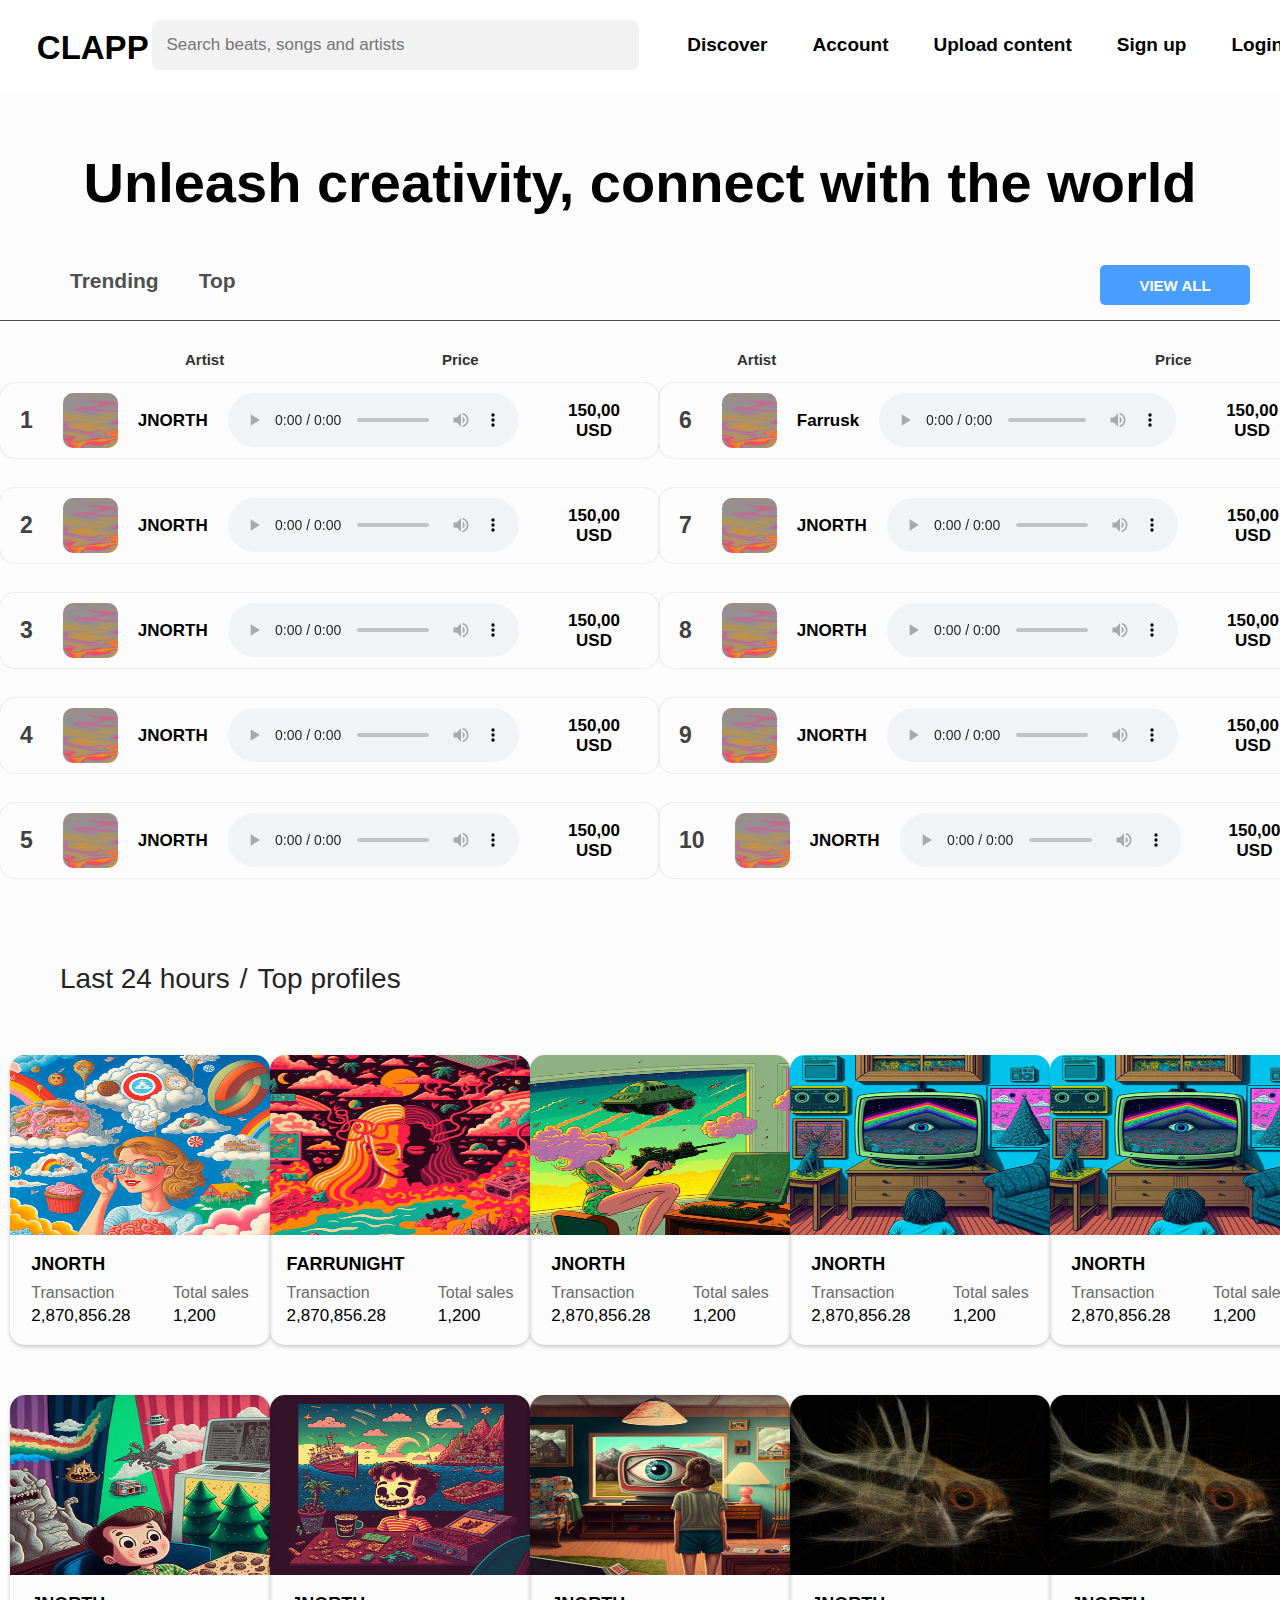
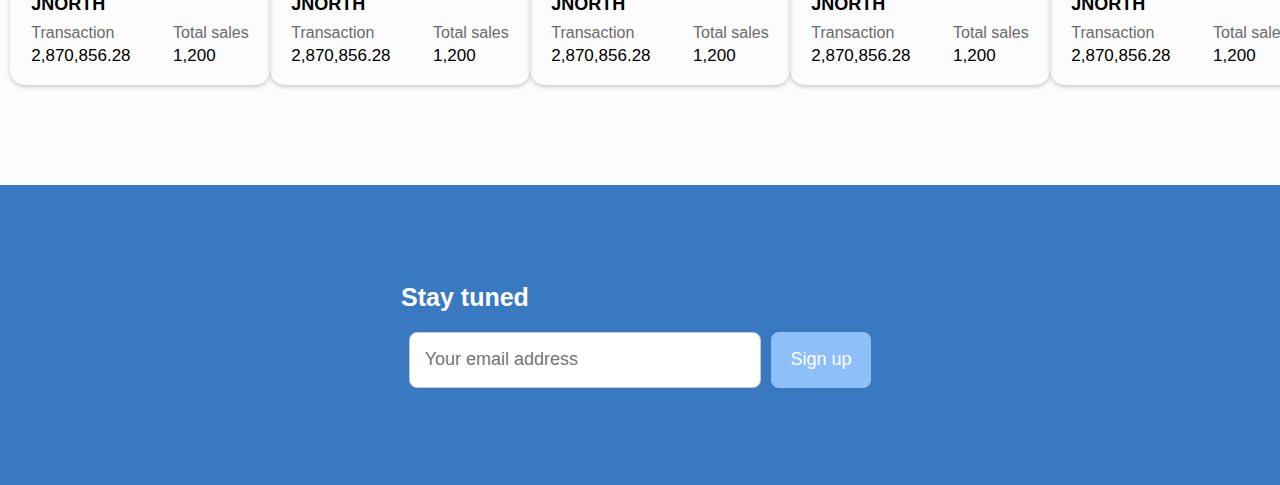
==== index.html @ a65a2f9a "empezando" ====
<!DOCTYPE html>
<html lang="en">
<head>
    <meta charset="UTF-8">
    <meta http-equiv="X-UA-Compatible" content="IE=edge">
    <meta name="viewport" content="width=device-width, initial-scale=1.0">
    <title>Clapp</title>
    <link rel="stylesheet" href="./css/estilos.css">
    <script src="./js/app.js"></script>
</head>
<body>
    <header>
        <div class="header">
            <a href="./index.html" class="header_logo_a">
        <div class="header_logo"><p>CLAPP</p></div>
    </a>
        <div class="nav_header_son">
            <input type="search" placeholder="   Search beats, songs and artists" class="nav_header_search_bar" aria-label="search">
        </div>
        <div class="header_nav">
            <ul class="nav_list">
                <a href="./vista/discover.html">
                <li class="list_item">Discover</li>
            </a>
            <a href="">
                <li class="list_item">Account</li>
            </a>
            <a href="">
                <li class="list_item">Upload content</li>
            </a>
            <a href="./vista/singup.html">
                <li class="list_item_account">Sign up</li>
            </a>
            <a href="">
                <li class="list_item_account">Login</li>
            </a>
            </ul>
        </div>
    </div>
       <div class="trending">
            <h1>Unleash creativity, connect with the world</h1>
        </div>
        </header>
   
    <section>
           <div class="body">
            <div class="body_nav">
                <a class="body_a" href="">Trending</a>
                <a class="body_a" href="">Top</a>
            </div>
            <div class="body_nav">
            <button class="btn_see_all">VIEW ALL</button>
            </div>
           </div>
           <div class="jiji"></div>
           <div class="abuelo">
            <div class="header_grpa"><p>Artist</p></div>
            <div class="header_grpa1"><p>Price</p></div>
            <div class="header_grpa2"><p>Artist</p></div>
            <div class="header_grpa3"><p>Price</p></div>
           </div>
           <div class="padree">
           <div class="nono">
            <div class="topnum"><p>1</p></div>
            <img src="./img/hdbHvD-724iKsU-Px1GtabFEiLQT0nCBKmNIrH0xPmV-SRYVvOgkV-QE439ifs7V_iV8cPZ1KuZvmbWP1vF-wYhq89--Y0djJFcM.avif" alt="" height="55px" class="prp">
             <div class="sisi"><p>JNORTH</p></div>
            <audio controls class="chupa">
                <source class="sonidoo" src="./img/y2mate.com - Jan Blomqvist  The Space In Between Ben Böhmer Remix.mp3" type="audio/mpeg">
            </audio>
          <div class="sisis"><p>150,00 USD</p></div>
        </div>
        <div class="nono">
            <div class="topnum"><p>6</p></div>
            <img src="./img/hdbHvD-724iKsU-Px1GtabFEiLQT0nCBKmNIrH0xPmV-SRYVvOgkV-QE439ifs7V_iV8cPZ1KuZvmbWP1vF-wYhq89--Y0djJFcM.avif" alt="" height="55px" class="prp">
             <div class="sisi"><p>Farrusk</p></div>
            <audio controls class="chupa">
                <source class="sonidoo" src="./img/y2mate.com - Jan Blomqvist  The Space In Between Ben Böhmer Remix.mp3" type="audio/mpeg">
            </audio>
          <div class="sisis"><p>150,00 USD</p></div>
        </div>
        <div class="nono">
            <div class="topnum"><p>2</p></div>
            <img src="./img/hdbHvD-724iKsU-Px1GtabFEiLQT0nCBKmNIrH0xPmV-SRYVvOgkV-QE439ifs7V_iV8cPZ1KuZvmbWP1vF-wYhq89--Y0djJFcM.avif" alt="" height="55px" class="prp">
             <div class="sisi"><p>JNORTH</p></div>
            <audio controls class="chupa">
                <source class="sonidoo" src="./img/y2mate.com - Jan Blomqvist  The Space In Between Ben Böhmer Remix.mp3" type="audio/mpeg">
            </audio>
          <div class="sisis"><p>150,00 USD</p></div>
        </div>
        <div class="nono">
            <div class="topnum"><p>7</p></div>
            <img src="./img/hdbHvD-724iKsU-Px1GtabFEiLQT0nCBKmNIrH0xPmV-SRYVvOgkV-QE439ifs7V_iV8cPZ1KuZvmbWP1vF-wYhq89--Y0djJFcM.avif" alt="" height="55px" class="prp">
             <div class="sisi"><p>JNORTH</p></div>
            <audio controls class="chupa">
                <source class="sonidoo" src="./img/y2mate.com - Jan Blomqvist  The Space In Between Ben Böhmer Remix.mp3" type="audio/mpeg">
            </audio>
          <div class="sisis"><p>150,00 USD</p></div>
        </div>
        <div class="nono">
            <div class="topnum"><p>3</p></div>
            <img src="./img/hdbHvD-724iKsU-Px1GtabFEiLQT0nCBKmNIrH0xPmV-SRYVvOgkV-QE439ifs7V_iV8cPZ1KuZvmbWP1vF-wYhq89--Y0djJFcM.avif" alt="" height="55px" class="prp">
             <div class="sisi"><p>JNORTH</p></div>
            <audio controls class="chupa">
                <source class="sonidoo" src="./img/y2mate.com - Jan Blomqvist  The Space In Between Ben Böhmer Remix.mp3" type="audio/mpeg">
            </audio>
          <div class="sisis"><p>150,00 USD</p></div>
        </div>
        <div class="nono">
            <div class="topnum"><p>8</p></div>
            <img src="./img/hdbHvD-724iKsU-Px1GtabFEiLQT0nCBKmNIrH0xPmV-SRYVvOgkV-QE439ifs7V_iV8cPZ1KuZvmbWP1vF-wYhq89--Y0djJFcM.avif" alt="" height="55px" class="prp">
             <div class="sisi"><p>JNORTH</p></div>
            <audio controls class="chupa">
                <source class="sonidoo" src="./img/y2mate.com - Jan Blomqvist  The Space In Between Ben Böhmer Remix.mp3" type="audio/mpeg">
            </audio>
          <div class="sisis"><p>150,00 USD</p></div>
        </div>
        <div class="nono">
            <div class="topnum"><p>4</p></div>
            <img src="./img/hdbHvD-724iKsU-Px1GtabFEiLQT0nCBKmNIrH0xPmV-SRYVvOgkV-QE439ifs7V_iV8cPZ1KuZvmbWP1vF-wYhq89--Y0djJFcM.avif" alt="" height="55px" class="prp">
             <div class="sisi"><p>JNORTH</p></div>
            <audio controls class="chupa">
                <source class="sonidoo" src="./img/y2mate.com - Jan Blomqvist  The Space In Between Ben Böhmer Remix.mp3" type="audio/mpeg">
            </audio>
          <div class="sisis"><p>150,00 USD</p></div>
        </div>
        <div class="nono">
            <div class="topnum"><p>9</p></div>
            <img src="./img/hdbHvD-724iKsU-Px1GtabFEiLQT0nCBKmNIrH0xPmV-SRYVvOgkV-QE439ifs7V_iV8cPZ1KuZvmbWP1vF-wYhq89--Y0djJFcM.avif" alt="" height="55px" class="prp">
             <div class="sisi"><p>JNORTH</p></div>
            <audio controls class="chupa">
                <source class="sonidoo" src="./img/y2mate.com - Jan Blomqvist  The Space In Between Ben Böhmer Remix.mp3" type="audio/mpeg">
            </audio>
          <div class="sisis"><p>150,00 USD</p></div>
        </div>
        <div class="nono">
            <div class="topnum"><p>5</p></div>
            <img src="./img/hdbHvD-724iKsU-Px1GtabFEiLQT0nCBKmNIrH0xPmV-SRYVvOgkV-QE439ifs7V_iV8cPZ1KuZvmbWP1vF-wYhq89--Y0djJFcM.avif" alt="" height="55px" class="prp">
             <div class="sisi"><p>JNORTH</p></div>
            <audio controls class="chupa">
                <source class="sonidoo" src="./img/y2mate.com - Jan Blomqvist  The Space In Between Ben Böhmer Remix.mp3" type="audio/mpeg">
            </audio>
          <div class="sisis"><p>150,00 USD</p></div>
        </div>
        <div class="nono">
            <div class="topnum"><p>10</p></div>
            <img src="./img/hdbHvD-724iKsU-Px1GtabFEiLQT0nCBKmNIrH0xPmV-SRYVvOgkV-QE439ifs7V_iV8cPZ1KuZvmbWP1vF-wYhq89--Y0djJFcM.avif" alt="" height="55px" class="prp">
             <div class="sisi"><p>JNORTH</p></div>
            <audio controls class="chupa">
                <source class="sonidoo" src="./img/y2mate.com - Jan Blomqvist  The Space In Between Ben Böhmer Remix.mp3" type="audio/mpeg">
            </audio>
          <div class="sisis"><p>150,00 USD</p></div>
        </div>
    </div>
           <div class="h24h">
            <p >Last 24 hours</p>
            <p>/</p>
            <p >Top profiles</p>
        </div>
           <div class="song_cards">
            <div class="card">
                <img src="./img/337438f4956f245b1e0599be5d15b9dd.avif" alt="" height="180px" class="imagenpop">
               
                <div class="lola">
                    <div>
                <p class="user_type">JNORTH</p>
            </div>
            <div></div>
            <div>
                <p class="price">Transaction</p>
            </div>
            <div>
                <p class="price">Total sales</p>
            </div>
            <div>
                <p class="price_amm">2,870,856.28</p>
            </div>
            <div>
                <p class="price_amm">1,200</p>
            </div>
                </div>
              </div>
            <div class="card">
                <img src="./img/610b5ec742787a08435e332dd3e73bff.avif" alt="" height="180px" class="imagenpop">
                   
                <div class="lola">
                    <div>
                <p class="user_type">FARRUNIGHT</p>
            </div>
            <div></div>
            <div>
                <p class="price">Transaction</p>
            </div>
            <div>
                <p class="price">Total sales</p>
            </div>
            <div>
                <p class="price_amm">2,870,856.28</p>
            </div>
            <div>
                <p class="price_amm">1,200</p>
            </div>
                </div>
              </div>
              <div class="card">
                <img src="./img/b9cc7a44dab26d508278cbdd5c8a8b7e.avif" alt="" height="180px" class="imagenpop">
    
                  
                <div class="lola">
                    <div>
                <p class="user_type">JNORTH</p>
            </div>
            <div></div>
            <div>
                <p class="price">Transaction</p>
            </div>
            <div>
                <p class="price">Total sales</p>
            </div>
            <div>
                <p class="price_amm">2,870,856.28</p>
            </div>
            <div>
                <p class="price_amm">1,200</p>
            </div>
                </div>
              </div>
              <div class="card">
                <img src="./img/2062e8689b53a7f5d28b06b0b6273b12.avif" alt="" height="180px" class="imagenpop">
                
                <div class="lola">
                    <div>
                <p class="user_type">JNORTH</p>
            </div>
            <div></div>
            <div>
                <p class="price">Transaction</p>
            </div>
            <div>
                <p class="price">Total sales</p>
            </div>
            <div>
                <p class="price_amm">2,870,856.28</p>
            </div>
            <div>
                <p class="price_amm">1,200</p>
            </div>
                </div>
              </div>
                  <div class="card">
                <img src="./img/2062e8689b53a7f5d28b06b0b6273b12.avif" alt="" height="180px" class="imagenpop">
                
                <div class="lola">
                    <div>
                <p class="user_type">JNORTH</p>
            </div>
            <div></div>
            <div>
                <p class="price">Transaction</p>
            </div>
            <div>
                <p class="price">Total sales</p>
            </div>
            <div>
                <p class="price_amm">2,870,856.28</p>
            </div>
            <div>
                <p class="price_amm">1,200</p>
            </div>
                </div>
              </div>
              <div class="card">
                <img src="./img/17cb0acf9fb7b6666ed45ed5060da09a.avif" alt="" height="180px" class="imagenpop">
                <div class="lola">
                    <div>
                <p class="user_type">JNORTH</p>
            </div>
            <div></div>
            <div>
                <p class="price">Transaction</p>
            </div>
            <div>
                <p class="price">Total sales</p>
            </div>
            <div>
                <p class="price_amm">2,870,856.28</p>
            </div>
            <div>
                <p class="price_amm">1,200</p>
            </div>
                </div>
              </div>
            <div class="card">
                <img src="./img/c0fb8f690944a1c389c3f40697dd1f60.avif" alt="" height="180px" class="imagenpop">
                <div class="lola">
                    <div>
                <p class="user_type">JNORTH</p>
            </div>
            <div></div>
            <div>
                <p class="price">Transaction</p>
            </div>
            <div>
                <p class="price">Total sales</p>
            </div>
            <div>
                <p class="price_amm">2,870,856.28</p>
            </div>
            <div>
                <p class="price_amm">1,200</p>
            </div>
                </div>
              </div>
              <div class="card">
                <img src="./img/9680935c32001e486290bb4f0b4026f6.avif" alt="" height="180px" class="imagenpop">
                
                <div class="lola">
                    <div>
                <p class="user_type">JNORTH</p>
            </div>
            <div></div>
            <div>
                <p class="price">Transaction</p>
            </div>
            <div>
                <p class="price">Total sales</p>
            </div>
            <div>
                <p class="price_amm">2,870,856.28</p>
            </div>
            <div>
                <p class="price_amm">1,200</p>
            </div>
                </div>
              </div>
              <div class="card">
                <img src="./img/1e0233c302cdfcad4bdd9cece6a3b86f.svg" alt="" height="180px" class="imagenpop">
                
                <div class="lola">
                    <div>
                <p class="user_type">JNORTH</p>
            </div>
            <div></div>
            <div>
                <p class="price">Transaction</p>
            </div>
            <div>
                <p class="price">Total sales</p>
            </div>
            <div>
                <p class="price_amm">2,870,856.28</p>
            </div>
            <div>
                <p class="price_amm">1,200</p>
            </div>
                </div>
              </div>
              <div class="card">
                <img src="./img/1e0233c302cdfcad4bdd9cece6a3b86f.svg" alt="" height="180px" class="imagenpop">
                
                <div class="lola">
                    <div>
                <p class="user_type">JNORTH</p>
            </div>
            <div></div>
            <div>
                <p class="price">Transaction</p>
            </div>
            <div>
                <p class="price">Total sales</p>
            </div>
            <div>
                <p class="price_amm">2,870,856.28</p>
            </div>
            <div>
                <p class="price_amm">1,200</p>
            </div>
                </div>
              </div>
           </div>
    </section>
    <footer>
        <div class="footer">
            <div class="footer_son">
                <div class="stay_tuned">
                <p>Stay tuned</p>
            </div>
            </div>
            <div class="footer_son">
                <form action="" class="form_footer">
                    <input type="text" placeholder="   Your email address" class="your_email">
                    <button class="sign_btn">Sign up</button>
                </form>
            </div>
            <div class="footer_son"></div>
        </div>
    </footer>
</body>
</html>
---- css/estilos.css ----
*{
    margin: 0;
    box-sizing: 0;
    padding: 0;
}
body{
    font-family:DIN Next,sans-serif;
    background-color: rgb(252, 252, 252);
}
.header{
    display: grid;
    grid-template-columns: auto 38% auto;
    justify-content: space-around;
    position: fixed;
    padding: 20px 5px 20px 5px;
    width: 100%;
    opacity: 100%;
    background-color: white;
}
.nav_header_search_bar{
    display: flex;
    height: 50px;
    width: 1000px;
    border-radius: 8px;
    border: none;
    font-size: 17px;
    background-color: rgb(242, 242, 242);
}
.nav_header_son{
    display: flex;
    align-self: center;
}
.header_logo{
    display: flex;
    align-self: center;
    color: black;
    padding-left: 30px;
    font-size: 33px;
    font-weight: 900;
    text-align: center;
    padding-top: 9px;
}
.header_logo_a{
    text-decoration: none;
    text-align: center;
}
.hola{
    display: flex;
    align-self: center;
}
.header_nav{
    display: flex;
    align-self: center;
}
.nav_list{
    display: flex;
}
.nav_list a{
    text-decoration: none;
}
.list_item{
    display: flex;
    padding-left: 45px;
    font-size: 19px;
    color: black;
    padding-top: 10px;
    padding-bottom: 10px;
    font-weight: 900;
}
.list_item_account{
    display: flex;
    padding-left: 45px;
    font-size: 19px;
    color:black ;
    font-weight: 700;
    padding-top: 10px;
    padding-bottom: 10px;
    align-self: center;
    align-items: center;
}

.list_item:hover{
    color:rgb(61, 61, 61);
}
.list_item_account:hover{
    color:rgb(61, 61, 61);
}
.trending{
    display: flex;
    justify-content: center;
    padding-top: 150px;
    font-size: 28px;
}
.body_a{
    text-decoration: none;
    margin-left: 40px;
    color: rgb(80, 80, 80);
    font-size: 21px;
    padding-bottom: 8px;
    font-weight: 900;
    transition: ease 0.6s;
}
.body_a:hover{
    color: black;
    border-bottom: 1.5px solid rgb(0, 0, 0);
}
.body{
    display: grid;
    grid-template-columns: auto auto;
    padding-top: 50px;
    justify-content: space-between;
    align-items: center;
    align-content: center;
}
.body_nav{
    display: flex;
    align-self: center;
    padding-left: 30px;
    padding-right: 30px;

}
.btn_see_all{
    height: 40px;
    width: 150px;
    border-radius: 5px;
    border: none;
    font-size: 15px;
    color: white;
    background-color:rgb(73, 158, 255) ;
    font-weight: 900;
    transition: ease 0.5s;
}
.btn_see_all:hover{
background-image: url(../img/hdbHvD-724iKsU-Px1GtabFEiLQT0nCBKmNIrH0xPmV-SRYVvOgkV-QE439ifs7V_iV8cPZ1KuZvmbWP1vF-wYhq89--Y0djJFcM.avif);
    color: black;
   
}
.h24h{
    gap: 10px;
    font-size: 28px;
    display: flex;
    margin-left: 60px;
    justify-content: flex-start;
    padding-top: 35px;
    font-weight: 500;
    color: rgb(37, 37, 37);

}
.song_cards{
    padding-top: 60px;
    display: grid;
    row-gap: 50px;
    grid-template-columns: auto auto auto auto auto;
    justify-content: space-around;
    padding-bottom: 100px;
    margin-left: 10px;
    margin-right: 10px;
}
.imagenpop{
   width:100% ;
   border-top-right-radius: 15px;
   border-top-left-radius: 15px;
   padding-bottom: 15px;
}
.jiji{
border-bottom: 0.5px solid rgb(79, 79, 79);
padding-top: 15px;
}

.card{
    box-shadow: 0 2px 4px 0 rgba(0, 0, 0, 0.2);
    width: 260px;
    height: 290px;
    text-align: center;
    border-radius: 15px;
    transition: ease 0.2s;
    
  }
  .card:hover{
    box-shadow: 5px 10px 15px 0 rgba(57, 82, 151, 0.2);
  }
  
  .price {
    color: rgb(106, 106, 106);
    font-size: 16px;
  }
  .price_amm{
    color: black;
    font-size: 17px;
  }
  .user_type{
    font-size: 18px;
    font-weight: 700;
    padding-bottom: 5px;
  }
.lola{
    display: grid;
    grid-template-columns: auto auto;
    justify-content: space-around;
    row-gap: 4px;
    text-align: justify;
}
.chupa{
    background-color: transparent;
}
.footer{
    display: grid;
    grid-template-columns: auto;
    grid-template-rows: auto auto;
    height: 300px;
    align-content: center;
    background-color:rgb(56, 121, 194) ;
}
.your_email{
    height: 54px;
    width: 350px;
    border-radius: 8px;
    border: 0.5px solid rgb(199, 199, 199);
    font-size: 18px;
}
.sign_btn{
    height: 56px;
    width: 100px;
    border-radius: 8px;
   border: none;
    background-color: rgb(141, 191, 248);
    color: white;
    font-size: 18px;
}
.form_footer{
   display: flex;
   justify-content: center;
   gap: 10px;
}
.stay_tuned{
    display: flex;
    justify-content: center;
    padding-bottom: 20px;
    font-size: 25px;
    margin-right: 350px;
    color: white;
    font-weight: 800;
}
.nono{
    display: flex;
    gap: 20px;
    width:639px;
    height: fit-content;
    text-align: center;
    border-radius: 15px;
    transition: ease 0.2s;
    padding: 10px;
    box-shadow: 0 0px 2px 0 rgba(0, 0, 0, 0.2);
}
.nono:hover{
    box-shadow: 0px 6px 10px 0 rgba(57, 82, 151, 0.2);
}
.topnum{
    display: flex;
    text-align: center;
    color: rgb(65, 65, 65);
    align-self: center;font-weight: 900;
    font-size: 23px;
    margin-left: 10px;
    margin-right: 10px;
}
.sisi{
    display: flex;
    text-align: center;
    align-self: center;
    font-size: 17px;
    font-weight: 700;
}
.sisis{
    display: flex;
    margin-left: 10px;
    margin-right: 10px;
    text-align: center;
    align-self: center;
    font-size: 17px;
    font-weight: 700;
}
.prp{
    border-radius: 10px;
}
.padree{
    display: grid;
    grid-template-columns: auto auto;
    grid-template-rows: auto auto;
    justify-content: space-around;
    margin-bottom: 50px;
    margin-top: 15px;
    row-gap: 30px;
}
.abuelo{
    display: grid;
    grid-template-columns: auto 295px 418px 125px;
    margin-top: 30px;
}
.header_grpa{
    display: flex;
    font-size: 15px;
    font-weight:700;
    color: rgb(50, 50, 50);
    padding-left: 185px;
}
.header_grpa1{
    display: flex;
    font-size: 15px;
    font-weight:700;
    color: rgb(50, 50, 50);
}
.header_grpa2{
    display: flex;
    font-size: 15px;
    font-weight:700;
    color: rgb(50, 50, 50);

}
.header_grpa3{
    display: flex;
    font-size: 15px;
    font-weight:700;
    color: rgb(50, 50, 50);
}
.hero{
    padding-top: 140px;
}
.hero_heading{
    padding-top: 10px;
    display: flex;
    padding-left: 50px;
    font-size: 23px;
}
.generos{
    display: flex;
    padding: 70px 10px 40px 10px;
    justify-content: space-around;
}
.generos a{
    display: flex;
    text-decoration: none;
    color: black;
    font-size: 18px;
    font-weight: 700;
    
}
.discover_grid{
    display: grid;
    justify-content: center;
    grid-template-columns: auto auto;
    row-gap: 35px;
    column-gap: 35px;
    padding-bottom: 40px;
    padding-top: 30px;
}
.genero_grid_son{
    display: grid;
    box-shadow: 0 2px 6px 0 rgba(0, 0, 0, 0.2);
    width: 90%;
    max-width: 900px;
   background: white;
   color: #555;
   border-radius: 8px;
   padding: 20px 30px 30px 20px;
}
.genero_grid_son:hover{
    box-shadow: 0 10px 16px 0 rgba(57, 82, 151, 0.2);
}
.track{
    display: flex;
    align-items: center;
    margin-top: 20px;
}
.track img{
    width: 42px;
    margin-right: 30px;
    cursor: pointer;
}
.track div{
    flex: 1;
    width: 400px;
}
.blow{
    border-bottom: 1.5px solid black;
    padding-bottom: 10px;
}
.form_signup{
    display: flex;
    justify-content: center;
    flex-direction: column;
    align-items: center;
    gap: 15px;
    margin-bottom: 300px;
}
.signup_heading{
    display: flex;
    justify-content: center;
    font-size: 30px;
    padding-bottom: 30px;
}
.foo{
    padding-top: 270px;
}
form input{
    height: 50px;
    width: 250px;
}
form button{
    height: 50px;
    width: 253px;  
    background-color: rgb(87, 175, 247);
    color: white;
    border: none;
    font-size: 16px;
}
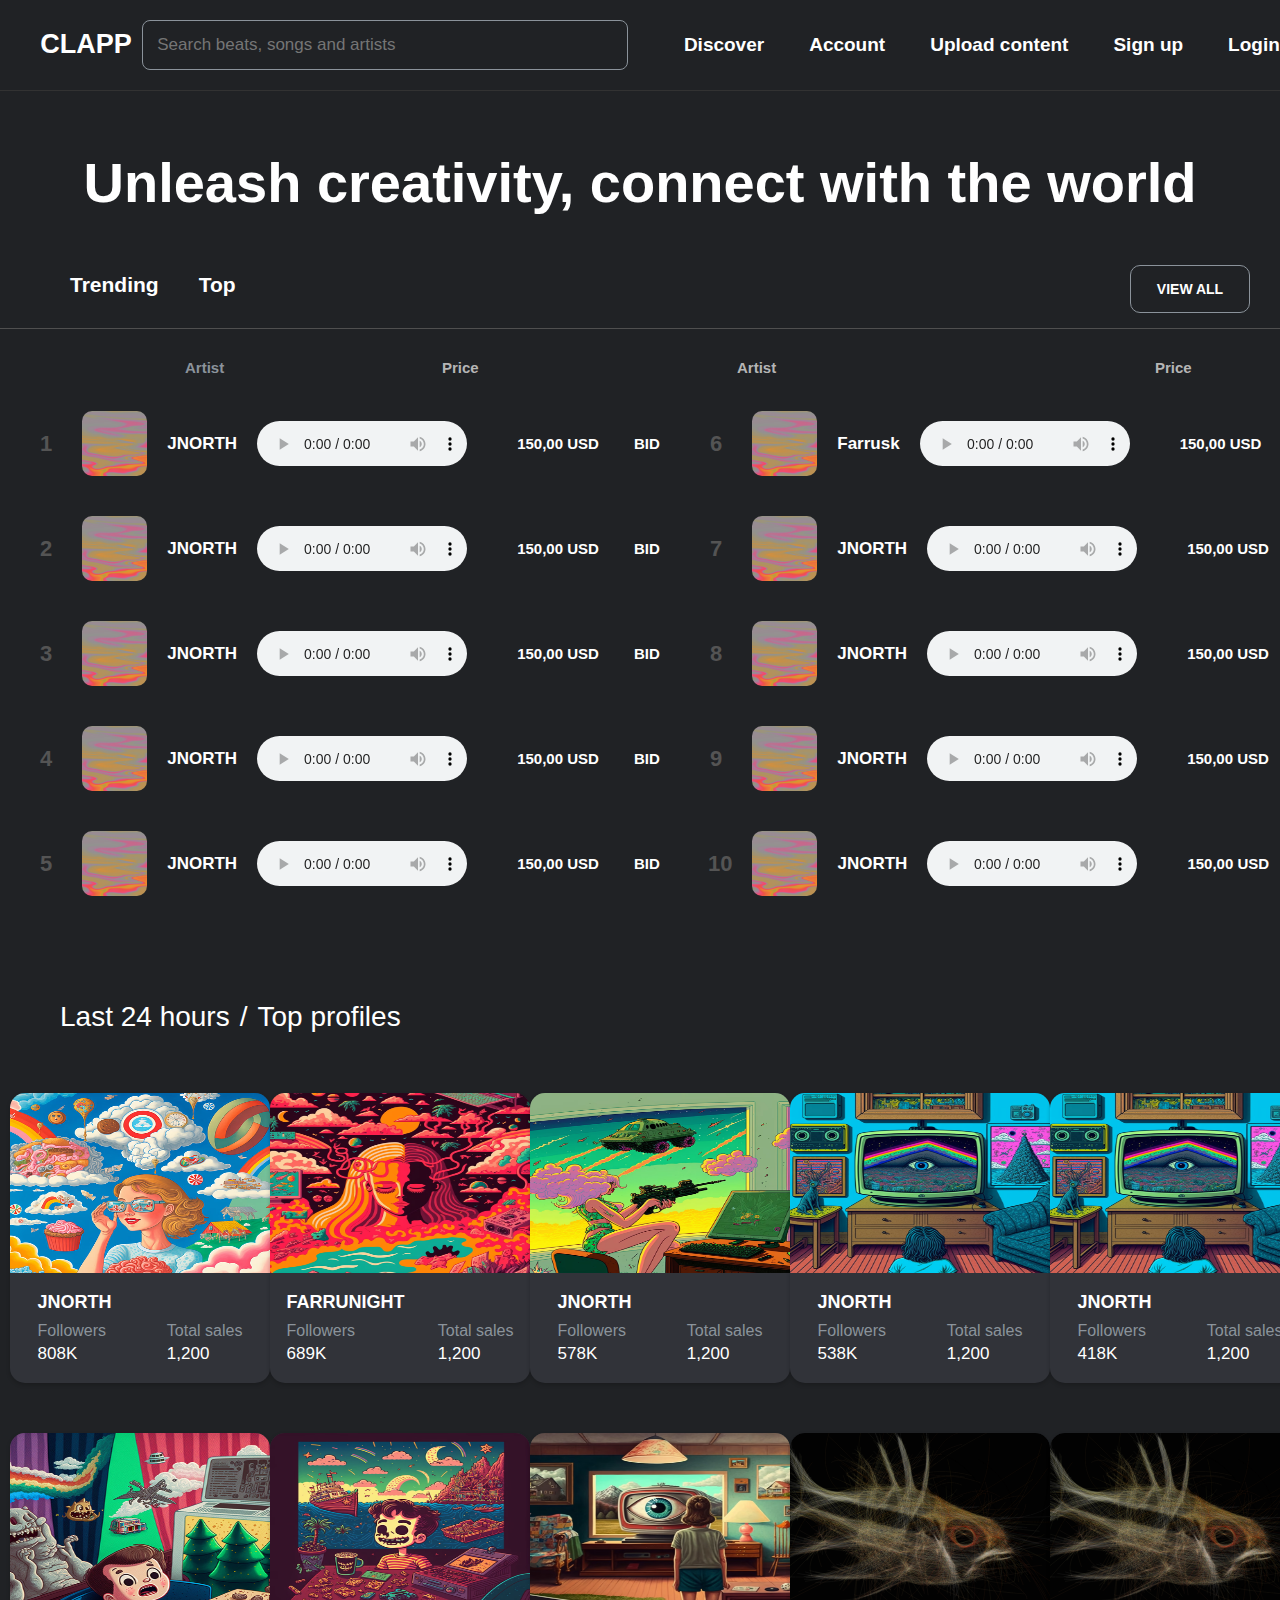
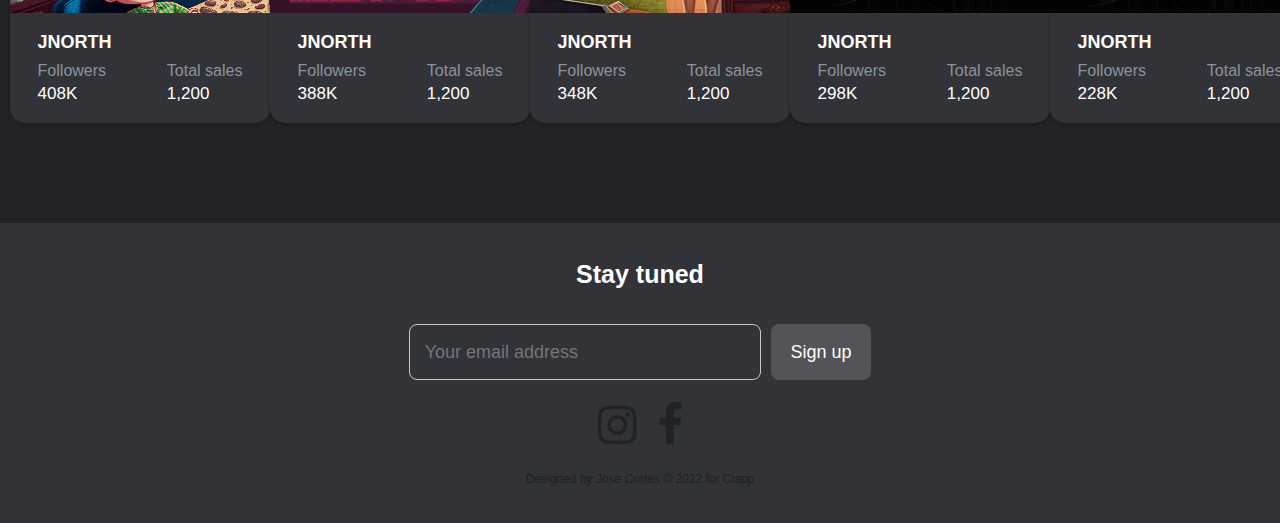
==== commit ebd61e6c: "First commit" ====
--- a/index.html
+++ b/index.html
@@ -5,6 +5,7 @@
     <meta http-equiv="X-UA-Compatible" content="IE=edge">
     <meta name="viewport" content="width=device-width, initial-scale=1.0">
     <title>Clapp</title>
+    <link rel="stylesheet" href="https://cdnjs.cloudflare.com/ajax/libs/font-awesome/4.7.0/css/font-awesome.min.css">
     <link rel="stylesheet" href="./css/estilos.css">
     <script src="./js/app.js"></script>
 </head>
@@ -31,7 +32,7 @@
             <a href="./vista/singup.html">
                 <li class="list_item_account">Sign up</li>
             </a>
-            <a href="">
+            <a href="./vista/login.html">
                 <li class="list_item_account">Login</li>
             </a>
             </ul>
@@ -41,7 +42,7 @@
             <h1>Unleash creativity, connect with the world</h1>
         </div>
         </header>
-   
+
     <section>
            <div class="body">
             <div class="body_nav">
@@ -49,7 +50,9 @@
                 <a class="body_a" href="">Top</a>
             </div>
             <div class="body_nav">
+                <a href="./vista/discover.html">
             <button class="btn_see_all">VIEW ALL</button>
+        </a>
             </div>
            </div>
            <div class="jiji"></div>
@@ -62,93 +65,103 @@
            <div class="padree">
            <div class="nono">
             <div class="topnum"><p>1</p></div>
-            <img src="./img/hdbHvD-724iKsU-Px1GtabFEiLQT0nCBKmNIrH0xPmV-SRYVvOgkV-QE439ifs7V_iV8cPZ1KuZvmbWP1vF-wYhq89--Y0djJFcM.avif" alt="" height="55px" class="prp">
-             <div class="sisi"><p>JNORTH</p></div>
-            <audio controls class="chupa">
-                <source class="sonidoo" src="./img/y2mate.com - Jan Blomqvist  The Space In Between Ben Böhmer Remix.mp3" type="audio/mpeg">
-            </audio>
-          <div class="sisis"><p>150,00 USD</p></div>
+            <img src="./img/hdbHvD-724iKsU-Px1GtabFEiLQT0nCBKmNIrH0xPmV-SRYVvOgkV-QE439ifs7V_iV8cPZ1KuZvmbWP1vF-wYhq89--Y0djJFcM.avif" alt="" height="65px" class="prp">
+             <div class="sisi"><p>JNORTH</p></div>
+            <audio controls class="chupa">
+                <source class="sonidoo" src="./img/y2mate.com - Jan Blomqvist  The Space In Between Ben Böhmer Remix.mp3" type="audio/mpeg">
+            </audio>
+          <div class="sisis"><p>150,00 USD</p></div>
+          <div class="sisis"><p>BID</p></div>
         </div>
         <div class="nono">
             <div class="topnum"><p>6</p></div>
-            <img src="./img/hdbHvD-724iKsU-Px1GtabFEiLQT0nCBKmNIrH0xPmV-SRYVvOgkV-QE439ifs7V_iV8cPZ1KuZvmbWP1vF-wYhq89--Y0djJFcM.avif" alt="" height="55px" class="prp">
+            <img src="./img/hdbHvD-724iKsU-Px1GtabFEiLQT0nCBKmNIrH0xPmV-SRYVvOgkV-QE439ifs7V_iV8cPZ1KuZvmbWP1vF-wYhq89--Y0djJFcM.avif" alt="" height="65px" class="prp">
              <div class="sisi"><p>Farrusk</p></div>
             <audio controls class="chupa">
                 <source class="sonidoo" src="./img/y2mate.com - Jan Blomqvist  The Space In Between Ben Böhmer Remix.mp3" type="audio/mpeg">
             </audio>
           <div class="sisis"><p>150,00 USD</p></div>
+          <div class="sisis"><p>BID</p></div>
         </div>
         <div class="nono">
             <div class="topnum"><p>2</p></div>
-            <img src="./img/hdbHvD-724iKsU-Px1GtabFEiLQT0nCBKmNIrH0xPmV-SRYVvOgkV-QE439ifs7V_iV8cPZ1KuZvmbWP1vF-wYhq89--Y0djJFcM.avif" alt="" height="55px" class="prp">
-             <div class="sisi"><p>JNORTH</p></div>
-            <audio controls class="chupa">
-                <source class="sonidoo" src="./img/y2mate.com - Jan Blomqvist  The Space In Between Ben Böhmer Remix.mp3" type="audio/mpeg">
-            </audio>
-          <div class="sisis"><p>150,00 USD</p></div>
+            <img src="./img/hdbHvD-724iKsU-Px1GtabFEiLQT0nCBKmNIrH0xPmV-SRYVvOgkV-QE439ifs7V_iV8cPZ1KuZvmbWP1vF-wYhq89--Y0djJFcM.avif" alt="" height="65px" class="prp">
+             <div class="sisi"><p>JNORTH</p></div>
+            <audio controls class="chupa">
+                <source class="sonidoo" src="./img/y2mate.com - Jan Blomqvist  The Space In Between Ben Böhmer Remix.mp3" type="audio/mpeg">
+            </audio>
+          <div class="sisis"><p>150,00 USD</p></div>
+          <div class="sisis"><p>BID</p></div>
         </div>
         <div class="nono">
             <div class="topnum"><p>7</p></div>
-            <img src="./img/hdbHvD-724iKsU-Px1GtabFEiLQT0nCBKmNIrH0xPmV-SRYVvOgkV-QE439ifs7V_iV8cPZ1KuZvmbWP1vF-wYhq89--Y0djJFcM.avif" alt="" height="55px" class="prp">
-             <div class="sisi"><p>JNORTH</p></div>
-            <audio controls class="chupa">
-                <source class="sonidoo" src="./img/y2mate.com - Jan Blomqvist  The Space In Between Ben Böhmer Remix.mp3" type="audio/mpeg">
-            </audio>
-          <div class="sisis"><p>150,00 USD</p></div>
+            <img src="./img/hdbHvD-724iKsU-Px1GtabFEiLQT0nCBKmNIrH0xPmV-SRYVvOgkV-QE439ifs7V_iV8cPZ1KuZvmbWP1vF-wYhq89--Y0djJFcM.avif" alt="" height="65px" class="prp">
+             <div class="sisi"><p>JNORTH</p></div>
+            <audio controls class="chupa">
+                <source class="sonidoo" src="./img/y2mate.com - Jan Blomqvist  The Space In Between Ben Böhmer Remix.mp3" type="audio/mpeg">
+            </audio>
+          <div class="sisis"><p>150,00 USD</p></div>
+          <div class="sisis"><p>BID</p></div>
         </div>
         <div class="nono">
             <div class="topnum"><p>3</p></div>
-            <img src="./img/hdbHvD-724iKsU-Px1GtabFEiLQT0nCBKmNIrH0xPmV-SRYVvOgkV-QE439ifs7V_iV8cPZ1KuZvmbWP1vF-wYhq89--Y0djJFcM.avif" alt="" height="55px" class="prp">
-             <div class="sisi"><p>JNORTH</p></div>
-            <audio controls class="chupa">
-                <source class="sonidoo" src="./img/y2mate.com - Jan Blomqvist  The Space In Between Ben Böhmer Remix.mp3" type="audio/mpeg">
-            </audio>
-          <div class="sisis"><p>150,00 USD</p></div>
+            <img src="./img/hdbHvD-724iKsU-Px1GtabFEiLQT0nCBKmNIrH0xPmV-SRYVvOgkV-QE439ifs7V_iV8cPZ1KuZvmbWP1vF-wYhq89--Y0djJFcM.avif" alt="" height="65px" class="prp">
+             <div class="sisi"><p>JNORTH</p></div>
+            <audio controls class="chupa">
+                <source class="sonidoo" src="./img/y2mate.com - Jan Blomqvist  The Space In Between Ben Böhmer Remix.mp3" type="audio/mpeg">
+            </audio>
+          <div class="sisis"><p>150,00 USD</p></div>
+          <div class="sisis"><p>BID</p></div>
         </div>
         <div class="nono">
             <div class="topnum"><p>8</p></div>
-            <img src="./img/hdbHvD-724iKsU-Px1GtabFEiLQT0nCBKmNIrH0xPmV-SRYVvOgkV-QE439ifs7V_iV8cPZ1KuZvmbWP1vF-wYhq89--Y0djJFcM.avif" alt="" height="55px" class="prp">
-             <div class="sisi"><p>JNORTH</p></div>
-            <audio controls class="chupa">
-                <source class="sonidoo" src="./img/y2mate.com - Jan Blomqvist  The Space In Between Ben Böhmer Remix.mp3" type="audio/mpeg">
-            </audio>
-          <div class="sisis"><p>150,00 USD</p></div>
+            <img src="./img/hdbHvD-724iKsU-Px1GtabFEiLQT0nCBKmNIrH0xPmV-SRYVvOgkV-QE439ifs7V_iV8cPZ1KuZvmbWP1vF-wYhq89--Y0djJFcM.avif" alt="" height="65px" class="prp">
+             <div class="sisi"><p>JNORTH</p></div>
+            <audio controls class="chupa">
+                <source class="sonidoo" src="./img/y2mate.com - Jan Blomqvist  The Space In Between Ben Böhmer Remix.mp3" type="audio/mpeg">
+            </audio>
+          <div class="sisis"><p>150,00 USD</p></div>
+          <div class="sisis"><p>BID</p></div>
         </div>
         <div class="nono">
             <div class="topnum"><p>4</p></div>
-            <img src="./img/hdbHvD-724iKsU-Px1GtabFEiLQT0nCBKmNIrH0xPmV-SRYVvOgkV-QE439ifs7V_iV8cPZ1KuZvmbWP1vF-wYhq89--Y0djJFcM.avif" alt="" height="55px" class="prp">
-             <div class="sisi"><p>JNORTH</p></div>
-            <audio controls class="chupa">
-                <source class="sonidoo" src="./img/y2mate.com - Jan Blomqvist  The Space In Between Ben Böhmer Remix.mp3" type="audio/mpeg">
-            </audio>
-          <div class="sisis"><p>150,00 USD</p></div>
+            <img src="./img/hdbHvD-724iKsU-Px1GtabFEiLQT0nCBKmNIrH0xPmV-SRYVvOgkV-QE439ifs7V_iV8cPZ1KuZvmbWP1vF-wYhq89--Y0djJFcM.avif" alt="" height="65px" class="prp">
+             <div class="sisi"><p>JNORTH</p></div>
+            <audio controls class="chupa">
+                <source class="sonidoo" src="./img/y2mate.com - Jan Blomqvist  The Space In Between Ben Böhmer Remix.mp3" type="audio/mpeg">
+            </audio>
+          <div class="sisis"><p>150,00 USD</p></div>
+          <div class="sisis"><p>BID</p></div>
         </div>
         <div class="nono">
             <div class="topnum"><p>9</p></div>
-            <img src="./img/hdbHvD-724iKsU-Px1GtabFEiLQT0nCBKmNIrH0xPmV-SRYVvOgkV-QE439ifs7V_iV8cPZ1KuZvmbWP1vF-wYhq89--Y0djJFcM.avif" alt="" height="55px" class="prp">
-             <div class="sisi"><p>JNORTH</p></div>
-            <audio controls class="chupa">
-                <source class="sonidoo" src="./img/y2mate.com - Jan Blomqvist  The Space In Between Ben Böhmer Remix.mp3" type="audio/mpeg">
-            </audio>
-          <div class="sisis"><p>150,00 USD</p></div>
+            <img src="./img/hdbHvD-724iKsU-Px1GtabFEiLQT0nCBKmNIrH0xPmV-SRYVvOgkV-QE439ifs7V_iV8cPZ1KuZvmbWP1vF-wYhq89--Y0djJFcM.avif" alt="" height="65px" class="prp">
+             <div class="sisi"><p>JNORTH</p></div>
+            <audio controls class="chupa">
+                <source class="sonidoo" src="./img/y2mate.com - Jan Blomqvist  The Space In Between Ben Böhmer Remix.mp3" type="audio/mpeg">
+            </audio>
+          <div class="sisis"><p>150,00 USD</p></div>
+          <div class="sisis"><p>BID</p></div>
         </div>
         <div class="nono">
             <div class="topnum"><p>5</p></div>
-            <img src="./img/hdbHvD-724iKsU-Px1GtabFEiLQT0nCBKmNIrH0xPmV-SRYVvOgkV-QE439ifs7V_iV8cPZ1KuZvmbWP1vF-wYhq89--Y0djJFcM.avif" alt="" height="55px" class="prp">
-             <div class="sisi"><p>JNORTH</p></div>
-            <audio controls class="chupa">
-                <source class="sonidoo" src="./img/y2mate.com - Jan Blomqvist  The Space In Between Ben Böhmer Remix.mp3" type="audio/mpeg">
-            </audio>
-          <div class="sisis"><p>150,00 USD</p></div>
-        </div>
-        <div class="nono">
-            <div class="topnum"><p>10</p></div>
-            <img src="./img/hdbHvD-724iKsU-Px1GtabFEiLQT0nCBKmNIrH0xPmV-SRYVvOgkV-QE439ifs7V_iV8cPZ1KuZvmbWP1vF-wYhq89--Y0djJFcM.avif" alt="" height="55px" class="prp">
-             <div class="sisi"><p>JNORTH</p></div>
-            <audio controls class="chupa">
-                <source class="sonidoo" src="./img/y2mate.com - Jan Blomqvist  The Space In Between Ben Böhmer Remix.mp3" type="audio/mpeg">
-            </audio>
-          <div class="sisis"><p>150,00 USD</p></div>
+            <img src="./img/hdbHvD-724iKsU-Px1GtabFEiLQT0nCBKmNIrH0xPmV-SRYVvOgkV-QE439ifs7V_iV8cPZ1KuZvmbWP1vF-wYhq89--Y0djJFcM.avif" alt="" height="65px" class="prp">
+             <div class="sisi"><p>JNORTH</p></div>
+            <audio controls class="chupa">
+                <source class="sonidoo" src="./img/y2mate.com - Jan Blomqvist  The Space In Between Ben Böhmer Remix.mp3" type="audio/mpeg">
+            </audio>
+          <div class="sisis"><p>150,00 USD</p></div>
+          <div class="sisis"><p>BID</p></div>
+        </div>
+        <div class="nono">
+            <div class="topnum1"><p>10</p></div>
+            <img src="./img/hdbHvD-724iKsU-Px1GtabFEiLQT0nCBKmNIrH0xPmV-SRYVvOgkV-QE439ifs7V_iV8cPZ1KuZvmbWP1vF-wYhq89--Y0djJFcM.avif" alt="" height="65px" class="prp">
+             <div class="sisi"><p>JNORTH</p></div>
+            <audio controls class="chupa">
+                <source class="sonidoo" src="./img/y2mate.com - Jan Blomqvist  The Space In Between Ben Böhmer Remix.mp3" type="audio/mpeg">
+            </audio>
+          <div class="sisis"><p>150,00 USD</p></div>
+          <div class="sisis"><p>BID</p></div>
         </div>
     </div>
            <div class="h24h">
@@ -166,13 +179,13 @@
             </div>
             <div></div>
             <div>
-                <p class="price">Transaction</p>
-            </div>
-            <div>
-                <p class="price">Total sales</p>
-            </div>
-            <div>
-                <p class="price_amm">2,870,856.28</p>
+                <p class="price">Followers</p>
+            </div>
+            <div>
+                <p class="price">Total sales</p>
+            </div>
+            <div>
+                <p class="price_amm">808K</p>
             </div>
             <div>
                 <p class="price_amm">1,200</p>
@@ -188,13 +201,13 @@
             </div>
             <div></div>
             <div>
-                <p class="price">Transaction</p>
-            </div>
-            <div>
-                <p class="price">Total sales</p>
-            </div>
-            <div>
-                <p class="price_amm">2,870,856.28</p>
+                <p class="price">Followers</p>
+            </div>
+            <div>
+                <p class="price">Total sales</p>
+            </div>
+            <div>
+                <p class="price_amm">689K</p>
             </div>
             <div>
                 <p class="price_amm">1,200</p>
@@ -211,13 +224,13 @@
             </div>
             <div></div>
             <div>
-                <p class="price">Transaction</p>
-            </div>
-            <div>
-                <p class="price">Total sales</p>
-            </div>
-            <div>
-                <p class="price_amm">2,870,856.28</p>
+                <p class="price">Followers</p>
+            </div>
+            <div>
+                <p class="price">Total sales</p>
+            </div>
+            <div>
+                <p class="price_amm">578K</p>
             </div>
             <div>
                 <p class="price_amm">1,200</p>
@@ -233,13 +246,13 @@
             </div>
             <div></div>
             <div>
-                <p class="price">Transaction</p>
-            </div>
-            <div>
-                <p class="price">Total sales</p>
-            </div>
-            <div>
-                <p class="price_amm">2,870,856.28</p>
+                <p class="price">Followers</p>
+            </div>
+            <div>
+                <p class="price">Total sales</p>
+            </div>
+            <div>
+                <p class="price_amm">538K</p>
             </div>
             <div>
                 <p class="price_amm">1,200</p>
@@ -255,13 +268,13 @@
             </div>
             <div></div>
             <div>
-                <p class="price">Transaction</p>
-            </div>
-            <div>
-                <p class="price">Total sales</p>
-            </div>
-            <div>
-                <p class="price_amm">2,870,856.28</p>
+                <p class="price">Followers</p>
+            </div>
+            <div>
+                <p class="price">Total sales</p>
+            </div>
+            <div>
+                <p class="price_amm">418K</p>
             </div>
             <div>
                 <p class="price_amm">1,200</p>
@@ -276,13 +289,13 @@
             </div>
             <div></div>
             <div>
-                <p class="price">Transaction</p>
-            </div>
-            <div>
-                <p class="price">Total sales</p>
-            </div>
-            <div>
-                <p class="price_amm">2,870,856.28</p>
+                <p class="price">Followers</p>
+            </div>
+            <div>
+                <p class="price">Total sales</p>
+            </div>
+            <div>
+                <p class="price_amm">408K</p>
             </div>
             <div>
                 <p class="price_amm">1,200</p>
@@ -297,13 +310,13 @@
             </div>
             <div></div>
             <div>
-                <p class="price">Transaction</p>
-            </div>
-            <div>
-                <p class="price">Total sales</p>
-            </div>
-            <div>
-                <p class="price_amm">2,870,856.28</p>
+                <p class="price">Followers</p>
+            </div>
+            <div>
+                <p class="price">Total sales</p>
+            </div>
+            <div>
+                <p class="price_amm">388K</p>
             </div>
             <div>
                 <p class="price_amm">1,200</p>
@@ -319,13 +332,13 @@
             </div>
             <div></div>
             <div>
-                <p class="price">Transaction</p>
-            </div>
-            <div>
-                <p class="price">Total sales</p>
-            </div>
-            <div>
-                <p class="price_amm">2,870,856.28</p>
+                <p class="price">Followers</p>
+            </div>
+            <div>
+                <p class="price">Total sales</p>
+            </div>
+            <div>
+                <p class="price_amm">348K</p>
             </div>
             <div>
                 <p class="price_amm">1,200</p>
@@ -341,13 +354,13 @@
             </div>
             <div></div>
             <div>
-                <p class="price">Transaction</p>
-            </div>
-            <div>
-                <p class="price">Total sales</p>
-            </div>
-            <div>
-                <p class="price_amm">2,870,856.28</p>
+                <p class="price">Followers</p>
+            </div>
+            <div>
+                <p class="price">Total sales</p>
+            </div>
+            <div>
+                <p class="price_amm">298K</p>
             </div>
             <div>
                 <p class="price_amm">1,200</p>
@@ -363,13 +376,13 @@
             </div>
             <div></div>
             <div>
-                <p class="price">Transaction</p>
-            </div>
-            <div>
-                <p class="price">Total sales</p>
-            </div>
-            <div>
-                <p class="price_amm">2,870,856.28</p>
+                <p class="price">Followers</p>
+            </div>
+            <div>
+                <p class="price">Total sales</p>
+            </div>
+            <div>
+                <p class="price_amm">228K</p>
             </div>
             <div>
                 <p class="price_amm">1,200</p>
@@ -390,6 +403,13 @@
                     <input type="text" placeholder="   Your email address" class="your_email">
                     <button class="sign_btn">Sign up</button>
                 </form>
+                <div class="redes_footer">
+                    <a href=""><i class="fa fa-instagram"> </i></a>
+                    <a href=""><i class="fa fa-facebook"> </i></a>
+                </div>
+                <div class="copyright">
+                    <p>Designed by Jose Cortes © 2022 for Clapp</p>
+                </div>
             </div>
             <div class="footer_son"></div>
         </div>
--- a/css/estilos.css
+++ b/css/estilos.css
@@ -5,7 +5,7 @@
 }
 body{
     font-family:DIN Next,sans-serif;
-    background-color: rgb(252, 252, 252);
+    background-color: rgb(32 34 37);
 }
 .header{
     display: grid;
@@ -15,16 +15,20 @@
     padding: 20px 5px 20px 5px;
     width: 100%;
     opacity: 100%;
-    background-color: white;
+    background-color: rgb(32 34 37);
+    border-bottom: 0.5px solid rgb(50, 50, 50);
 }
 .nav_header_search_bar{
     display: flex;
     height: 50px;
-    width: 1000px;
+    width: 1200px;
     border-radius: 8px;
-    border: none;
+    border: 1.8px solid rgb(139 147 155);
     font-size: 17px;
-    background-color: rgb(242, 242, 242);
+    background-color: rgb(32, 34, 37);
+}
+.nav_header_search_bar:hover{
+    background-color:rgb(42, 44, 47) ;
 }
 .nav_header_son{
     display: flex;
@@ -33,13 +37,14 @@
 .header_logo{
     display: flex;
     align-self: center;
-    color: black;
+    color: white;
     padding-left: 30px;
-    font-size: 33px;
+    font-size: 27px;
     font-weight: 900;
     text-align: center;
     padding-top: 9px;
 }
+
 .header_logo_a{
     text-decoration: none;
     text-align: center;
@@ -62,7 +67,7 @@
     display: flex;
     padding-left: 45px;
     font-size: 19px;
-    color: black;
+    color: white;
     padding-top: 10px;
     padding-bottom: 10px;
     font-weight: 900;
@@ -71,7 +76,7 @@
     display: flex;
     padding-left: 45px;
     font-size: 19px;
-    color:black ;
+    color:white ;
     font-weight: 700;
     padding-top: 10px;
     padding-bottom: 10px;
@@ -90,19 +95,20 @@
     justify-content: center;
     padding-top: 150px;
     font-size: 28px;
+    color: white;
 }
 .body_a{
     text-decoration: none;
     margin-left: 40px;
-    color: rgb(80, 80, 80);
+    color: white;
     font-size: 21px;
     padding-bottom: 8px;
     font-weight: 900;
     transition: ease 0.6s;
 }
 .body_a:hover{
-    color: black;
-    border-bottom: 1.5px solid rgb(0, 0, 0);
+    color: rgb(80, 80, 80);
+    border-bottom: 1.5px solid white;
 }
 .body{
     display: grid;
@@ -120,20 +126,18 @@
 
 }
 .btn_see_all{
-    height: 40px;
-    width: 150px;
-    border-radius: 5px;
-    border: none;
-    font-size: 15px;
-    color: white;
-    background-color:rgb(73, 158, 255) ;
+    height: 48px;
+    width: 120px;
+    border-radius: 10px;
+    border: 1.8px solid rgb(139 147 155);
+    font-size: 14px;
+    color: white;
+    background-color:rgb(32, 34, 37) ;
     font-weight: 900;
-    transition: ease 0.5s;
+    text-align: center;
 }
 .btn_see_all:hover{
-background-image: url(../img/hdbHvD-724iKsU-Px1GtabFEiLQT0nCBKmNIrH0xPmV-SRYVvOgkV-QE439ifs7V_iV8cPZ1KuZvmbWP1vF-wYhq89--Y0djJFcM.avif);
-    color: black;
-   
+    border: 2px solid rgb(189 177 185);
 }
 .h24h{
     gap: 10px;
@@ -143,7 +147,7 @@
     justify-content: flex-start;
     padding-top: 35px;
     font-weight: 500;
-    color: rgb(37, 37, 37);
+    color: white;
 
 }
 .song_cards{
@@ -174,24 +178,27 @@
     text-align: center;
     border-radius: 15px;
     transition: ease 0.2s;
+    background-color: rgb(49 51 57);
     
   }
   .card:hover{
-    box-shadow: 5px 10px 15px 0 rgba(57, 82, 151, 0.2);
+    box-shadow: 5px 8px 8px 0 rgba(40, 42, 45, 0.1);
+   margin-top: 1px;
   }
   
   .price {
-    color: rgb(106, 106, 106);
+    color: rgb(139 147 155);
     font-size: 16px;
   }
   .price_amm{
-    color: black;
+    color: white;
     font-size: 17px;
   }
   .user_type{
     font-size: 18px;
     font-weight: 700;
     padding-bottom: 5px;
+    color: white;
   }
 .lola{
     display: grid;
@@ -209,13 +216,14 @@
     grid-template-rows: auto auto;
     height: 300px;
     align-content: center;
-    background-color:rgb(56, 121, 194) ;
+    background-color:rgb(49 51 57);
 }
 .your_email{
     height: 54px;
     width: 350px;
     border-radius: 8px;
-    border: 0.5px solid rgb(199, 199, 199);
+    background-color: rgb(49 51 57);
+    border: 1px solid rgb(199, 199, 199);
     font-size: 18px;
 }
 .sign_btn{
@@ -223,7 +231,7 @@
     width: 100px;
     border-radius: 8px;
    border: none;
-    background-color: rgb(141, 191, 248);
+    background-color: rgb(83 83 88);
     color: white;
     font-size: 18px;
 }
@@ -237,48 +245,66 @@
     justify-content: center;
     padding-bottom: 20px;
     font-size: 25px;
-    margin-right: 350px;
     color: white;
     font-weight: 800;
+    margin-bottom: 15px;
 }
 .nono{
     display: flex;
     gap: 20px;
-    width:639px;
+    width:660px;
     height: fit-content;
     text-align: center;
     border-radius: 15px;
     transition: ease 0.2s;
-    padding: 10px;
-    box-shadow: 0 0px 2px 0 rgba(0, 0, 0, 0.2);
+    padding: 20px 0px 20px 10px;
 }
 .nono:hover{
-    box-shadow: 0px 6px 10px 0 rgba(57, 82, 151, 0.2);
+    background-color: rgb(40, 42, 45);
+}
+.chupa{
+    display: flex;
+    align-self: center;
+    height: 45px;
+    width: 210px;
+    overflow: hidden;
+    margin-right: 15px;
 }
 .topnum{
     display: flex;
     text-align: center;
-    color: rgb(65, 65, 65);
+    color: rgb(84, 84, 84);
     align-self: center;font-weight: 900;
-    font-size: 23px;
+    font-size: 22px;
     margin-left: 10px;
     margin-right: 10px;
 }
+.topnum1{
+    display: flex;
+    text-align: center;
+    color: rgb(84, 84, 84);
+    align-self: center;font-weight: 900;
+    font-size: 22px;
+    margin-left: 8px;
+    
+}
 .sisi{
     display: flex;
     text-align: center;
     align-self: center;
     font-size: 17px;
     font-weight: 700;
+    color: white;
 }
 .sisis{
     display: flex;
-    margin-left: 10px;
-    margin-right: 10px;
-    text-align: center;
-    align-self: center;
-    font-size: 17px;
+    margin-left: 15px;
+    margin-right: 0px;
+    text-align: center;
+    align-self: center;
+    font-size: 15px;
     font-weight: 700;
+    color: white;
 }
 .prp{
     border-radius: 10px;
@@ -287,10 +313,11 @@
     display: grid;
     grid-template-columns: auto auto;
     grid-template-rows: auto auto;
-    justify-content: space-around;
+    justify-content: space-between;
+    margin-left: 20px;
+    margin-right: 20px;
     margin-bottom: 50px;
     margin-top: 15px;
-    row-gap: 30px;
 }
 .abuelo{
     display: grid;
@@ -301,27 +328,27 @@
     display: flex;
     font-size: 15px;
     font-weight:700;
-    color: rgb(50, 50, 50);
+    color: rgb(139 147 155);
     padding-left: 185px;
 }
 .header_grpa1{
     display: flex;
     font-size: 15px;
     font-weight:700;
-    color: rgb(50, 50, 50);
+    color: rgb(181, 181, 181);
 }
 .header_grpa2{
     display: flex;
     font-size: 15px;
     font-weight:700;
-    color: rgb(50, 50, 50);
+    color: rgb(181, 181, 181);
 
 }
 .header_grpa3{
     display: flex;
     font-size: 15px;
     font-weight:700;
-    color: rgb(50, 50, 50);
+    color: rgb(181, 181, 181);
 }
 .hero{
     padding-top: 140px;
@@ -330,7 +357,9 @@
     padding-top: 10px;
     display: flex;
     padding-left: 50px;
-    font-size: 23px;
+    font-size: 30px;
+    font-weight: 900;
+    color: white;
 }
 .generos{
     display: flex;
@@ -340,7 +369,7 @@
 .generos a{
     display: flex;
     text-decoration: none;
-    color: black;
+    color: white;
     font-size: 18px;
     font-weight: 700;
     
@@ -351,21 +380,23 @@
     grid-template-columns: auto auto;
     row-gap: 35px;
     column-gap: 35px;
-    padding-bottom: 40px;
+    padding-bottom: 180px;
     padding-top: 30px;
 }
 .genero_grid_son{
     display: grid;
     box-shadow: 0 2px 6px 0 rgba(0, 0, 0, 0.2);
     width: 90%;
-    max-width: 900px;
-   background: white;
-   color: #555;
+    max-width: 1200px;
+   background: rgb(49 51 57);
+   color: #666;
    border-radius: 8px;
-   padding: 20px 30px 30px 20px;
+   padding: 30px 30px 40px 20px;
+   gap: 10px;
 }
 .genero_grid_son:hover{
-    box-shadow: 0 10px 16px 0 rgba(57, 82, 151, 0.2);
+    box-shadow: 0 4px 8px 0 rgba(49, 51, 57, 0.2);
+    background: rgb(51 53 59);
 }
 .track{
     display: flex;
@@ -379,10 +410,10 @@
 }
 .track div{
     flex: 1;
-    width: 400px;
+    width: 500px;
 }
 .blow{
-    border-bottom: 1.5px solid black;
+    border-bottom: 1.5px solid white;
     padding-bottom: 10px;
 }
 .form_signup{
@@ -398,19 +429,46 @@
     justify-content: center;
     font-size: 30px;
     padding-bottom: 30px;
+    color: white;
 }
 .foo{
     padding-top: 270px;
+    color: white;
 }
 form input{
     height: 50px;
     width: 250px;
+    border-radius: 8px;
+    border: 1.8px solid rgb(139 147 155);
+    background-color: rgb(32, 34, 37);
 }
 form button{
     height: 50px;
     width: 253px;  
-    background-color: rgb(87, 175, 247);
-    color: white;
-    border: none;
+    border: 1.8px solid rgb(139 147 155);
+    background-color: rgb(40, 42, 46);
+    color: white;
     font-size: 16px;
-}+    border-radius: 8px;
+}
+.redes_footer{
+    display: flex;
+    justify-content: center;
+    margin-top: 20px;
+    gap: 20px;
+}
+.redes_footer a{
+    text-decoration: none;
+    color: rgb(32 34 37);
+    font-size: 45px;
+}
+.redes_footer a:hover{
+    font-size: 46px;
+}
+.copyright{
+    display: flex;
+    justify-content: center;
+    padding-top: 20px;
+    font-size: 12px;
+    color: rgb(30 32 35);
+}
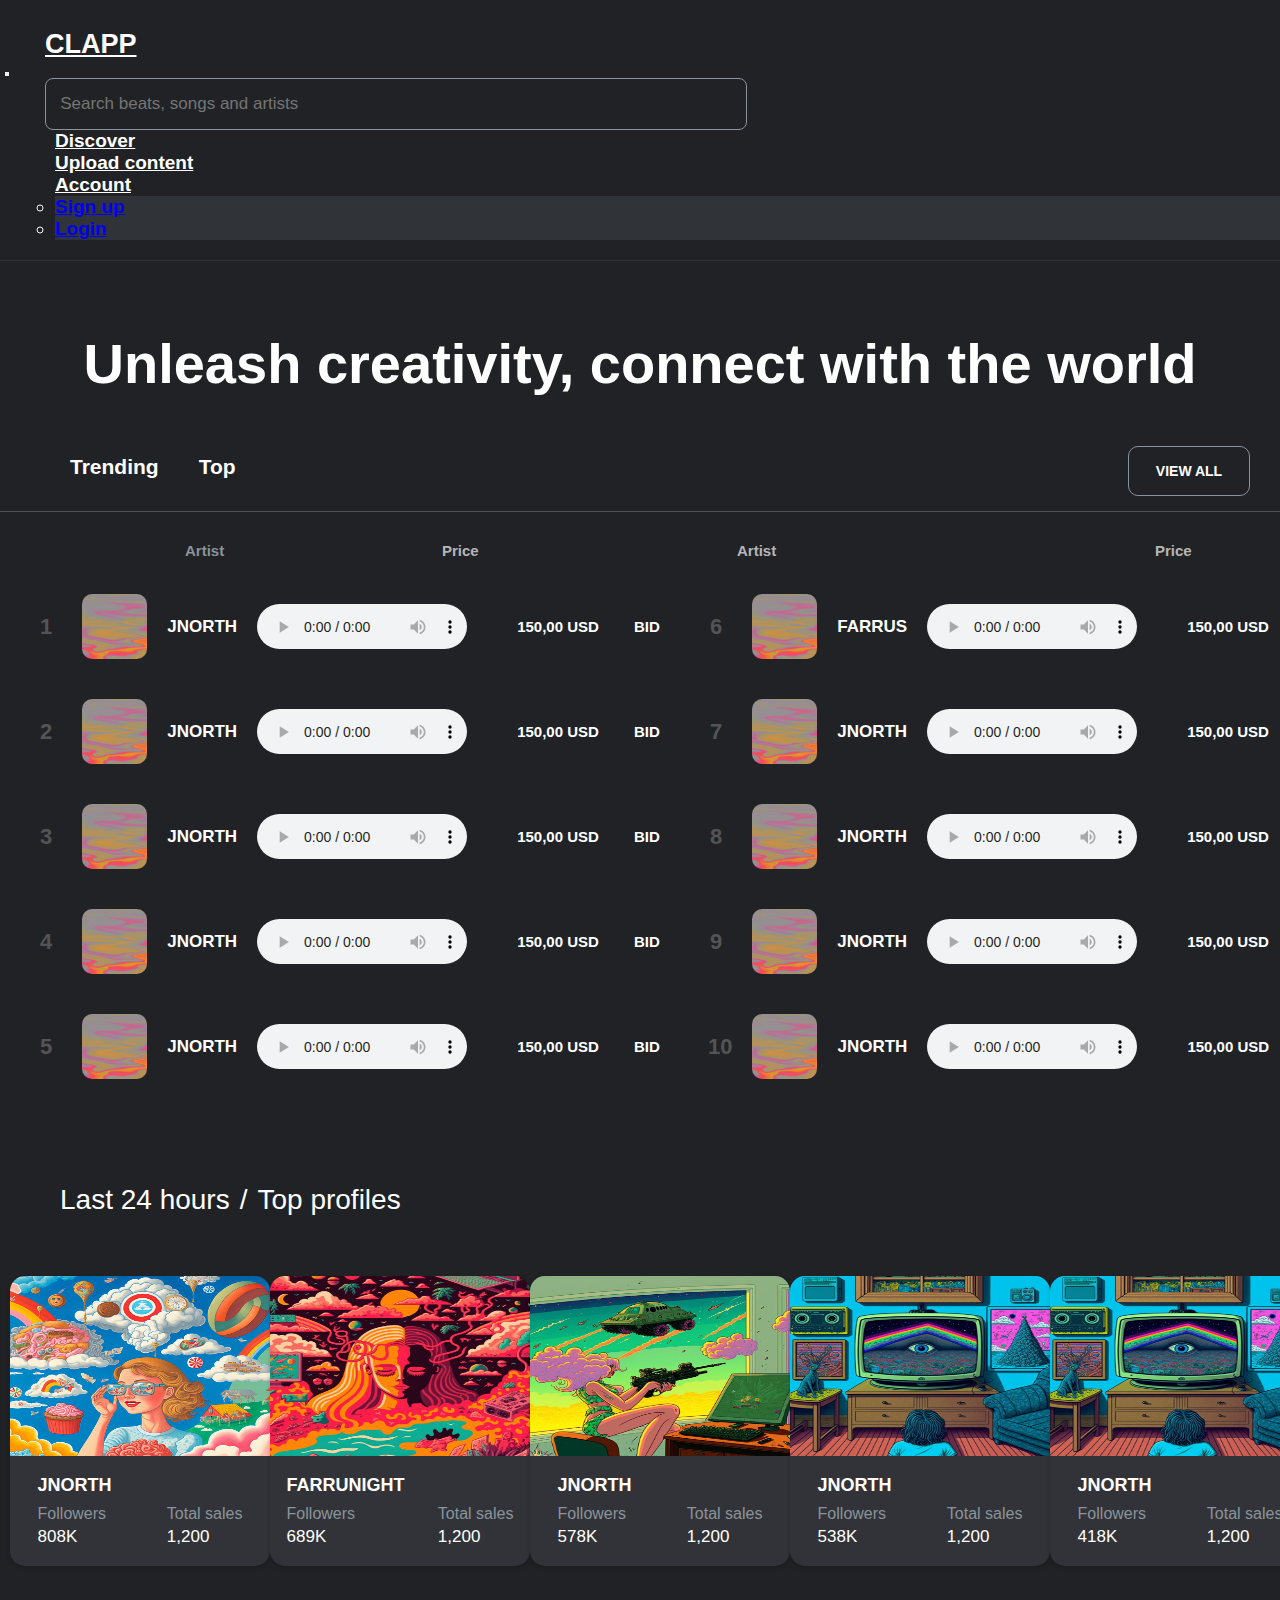
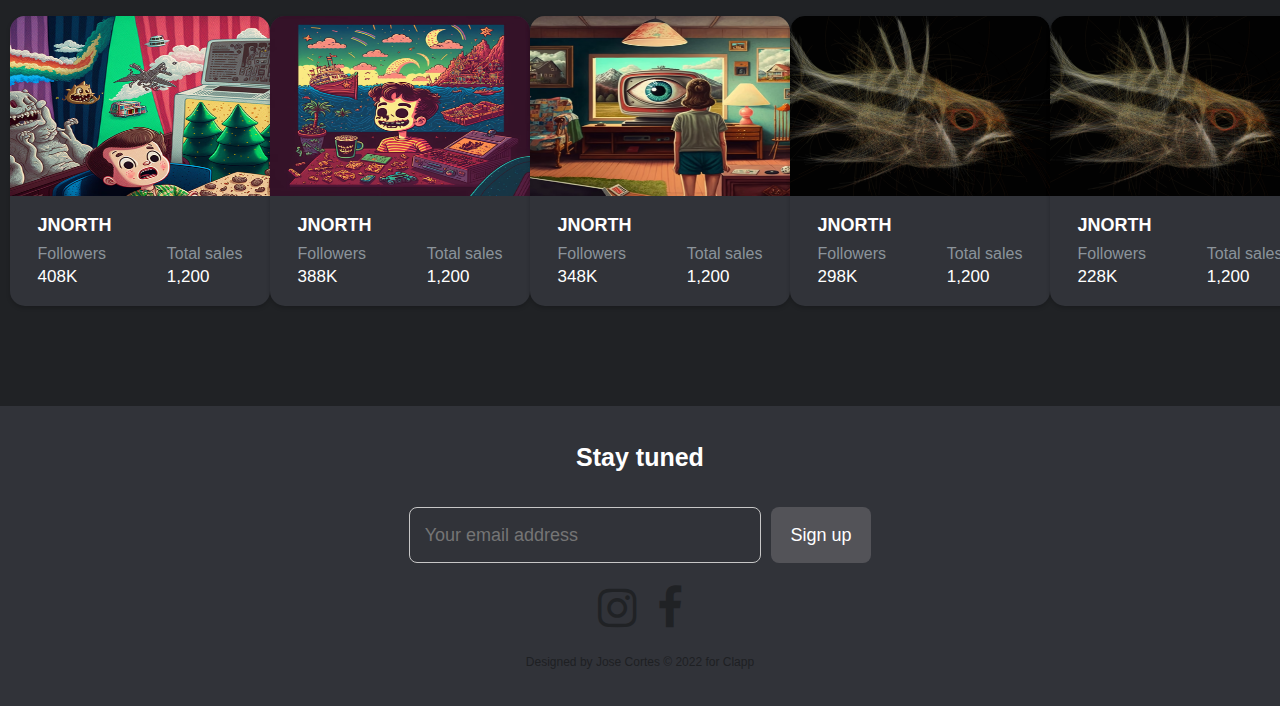
==== commit f55f83f4: "Agregando a la pagina el bootstrap en el nav para obtener el responisve" ====
--- a/index.html
+++ b/index.html
@@ -6,38 +6,43 @@
     <meta name="viewport" content="width=device-width, initial-scale=1.0">
     <title>Clapp</title>
     <link rel="stylesheet" href="https://cdnjs.cloudflare.com/ajax/libs/font-awesome/4.7.0/css/font-awesome.min.css">
+    <link href="https://cdn.jsdelivr.net/npm/bootstrap@5.3.0-alpha1/dist/css/bootstrap.min.css" rel="stylesheet" integrity="sha384-GLhlTQ8iRABdZLl6O3oVMWSktQOp6b7In1Zl3/Jr59b6EGGoI1aFkw7cmDA6j6gD" crossorigin="anonymous">
+<script src="https://cdn.jsdelivr.net/npm/bootstrap@5.3.0-alpha1/dist/js/bootstrap.bundle.min.js" integrity="sha384-w76AqPfDkMBDXo30jS1Sgez6pr3x5MlQ1ZAGC+nuZB+EYdgRZgiwxhTBTkF7CXvN" crossorigin="anonymous"></script>
     <link rel="stylesheet" href="./css/estilos.css">
     <script src="./js/app.js"></script>
 </head>
 <body>
-    <header>
-        <div class="header">
-            <a href="./index.html" class="header_logo_a">
-        <div class="header_logo"><p>CLAPP</p></div>
-    </a>
-        <div class="nav_header_son">
-            <input type="search" placeholder="   Search beats, songs and artists" class="nav_header_search_bar" aria-label="search">
-        </div>
-        <div class="header_nav">
-            <ul class="nav_list">
-                <a href="./vista/discover.html">
-                <li class="list_item">Discover</li>
-            </a>
-            <a href="">
-                <li class="list_item">Account</li>
-            </a>
-            <a href="">
-                <li class="list_item">Upload content</li>
-            </a>
-            <a href="./vista/singup.html">
-                <li class="list_item_account">Sign up</li>
-            </a>
-            <a href="./vista/login.html">
-                <li class="list_item_account">Login</li>
-            </a>
+    <nav class="navbar navbar-expand-lg bg-body-tertiary jolis">
+        <div class="container-fluid popsicole">
+          <a class="navbar-brand clapp_logo" href="#">CLAPP</a>
+          <button class="navbar-toggler" type="button" data-bs-toggle="collapse" data-bs-target="#navbarSupportedContent" aria-controls="navbarSupportedContent" aria-expanded="false" aria-label="Toggle navigation">
+            <span class="navbar-toggler-icon"></span>
+          </button>
+          <div class="collapse navbar-collapse" id="navbarSupportedContent">
+            <form class="d-flex searchbar_1" role="search">
+                <input class=" me-2" type="search" placeholder="   Search beats, songs and artists" aria-label="Search">
+              </form>
+            <ul class="navbar-nav me-auto mb-2 mb-lg-0">
+              <li class="nav-item nav-margin">
+                <a class="nav-link" href="./vista/discover.html">Discover</a>
+              </li>
+              <li class="nav-item">
+                <a class="nav-link" href="#">Upload content</a>
+              </li>
+              <li class="nav-item dropdown">
+                <a class="nav-link dropdown-toggle" href="#" role="button" data-bs-toggle="dropdown" aria-expanded="false">
+                  Account
+                </a>
+                <ul class="dropdown-menu">
+                  <li><a class="dropdown-item" href="./vista/singup.html">Sign up</a></li>
+                  <li><a class="dropdown-item" href="./vista/login.html">Login</a></li>
+                </ul>
+              </li>
             </ul>
-        </div>
-    </div>
+            
+          </div>
+        </div>
+      </nav>
        <div class="trending">
             <h1>Unleash creativity, connect with the world</h1>
         </div>
@@ -76,7 +81,7 @@
         <div class="nono">
             <div class="topnum"><p>6</p></div>
             <img src="./img/hdbHvD-724iKsU-Px1GtabFEiLQT0nCBKmNIrH0xPmV-SRYVvOgkV-QE439ifs7V_iV8cPZ1KuZvmbWP1vF-wYhq89--Y0djJFcM.avif" alt="" height="65px" class="prp">
-             <div class="sisi"><p>Farrusk</p></div>
+             <div class="sisi"><p>FARRUS</p></div>
             <audio controls class="chupa">
                 <source class="sonidoo" src="./img/y2mate.com - Jan Blomqvist  The Space In Between Ben Böhmer Remix.mp3" type="audio/mpeg">
             </audio>
--- a/css/estilos.css
+++ b/css/estilos.css
@@ -1,11 +1,73 @@
 *{
     margin: 0;
-    box-sizing: 0;
+    box-sizing:content-box;
     padding: 0;
 }
 body{
     font-family:DIN Next,sans-serif;
     background-color: rgb(32 34 37);
+}
+p{
+    margin: 0px;
+}
+.nav-margin{
+    margin-left: 0px;
+}
+.me-2{
+    width: 700px;
+    height: 50px;
+    font-size: 17px;
+}
+.dropdown-menu{
+    background-color: rgb(48, 51, 56);
+}
+.dropdown-item:hover{
+    background-color: rgb(48, 51, 56);
+    width: 0px;
+    color: white;
+
+}
+.searchbar_1{
+    border-radius: 2px;
+    margin-left: 40px;
+    color: white;
+}
+
+.popsicole{
+    background-color: rgb(32 34 37);
+    padding: 20px 5px 20px 5px;
+    width: 100%;
+    opacity: 100%;
+    border-bottom: 0.5px solid rgb(50, 50, 50);
+}
+.nav-item{
+    padding-left: 50px;
+    font-size: 19px;
+    color: white;
+    font-weight: 900;
+}
+.nav-link:hover{
+    color: #666;
+}
+.nav-link{
+    color: white;
+}
+.navbar-nav .nav-link.active{
+    margin-left: 200px;
+    color: white;
+}
+.clapp_logo{
+    color: white;
+    display: flex;
+    align-self: center;
+    margin-left: 40px;
+    font-size: 27px;
+    font-weight: 900;
+    text-align: center;
+    padding-top: 9px;
+}
+.navbar{
+    padding: 0px;
 }
 .header{
     display: grid;
@@ -93,7 +155,7 @@
 .trending{
     display: flex;
     justify-content: center;
-    padding-top: 150px;
+    padding-top: 70px;
     font-size: 28px;
     color: white;
 }
@@ -344,6 +406,7 @@
     color: rgb(181, 181, 181);
 
 }
+
 .header_grpa3{
     display: flex;
     font-size: 15px;
@@ -472,3 +535,133 @@
     font-size: 12px;
     color: rgb(30 32 35);
 }
+
+@media screen and (max-width: 428px ) {
+     .padree{
+        grid-template-columns: auto;
+        margin: 0px;
+     }
+     .song_cards{
+        grid-template-columns: auto;
+     }
+     .nono{
+        width: auto;
+     }
+     .abuelo{
+        grid-template-columns: auto auto auto auto;
+        justify-content: center;
+        gap: 10px;
+     }
+     .sisis{
+        display: none;
+     }
+     h1{
+        font-size: 15px;
+        text-align: center;
+     }
+     .your_email{
+        width: auto;
+     }
+    .btn_see_all{
+        width: auto;
+        font-size: 15px;
+       padding: 10px 10px 10px 10px;
+    }
+    .header_grpa{
+        padding: 0px;
+    }
+    .header_grpa1{
+        padding: 0px;
+    }
+    .header_grpa2{
+        padding: 0px;
+    }
+    .header_grpa3{
+        padding: 0px;
+    }
+    .card{
+        width: 358px;
+        height: 390px;
+    }
+    .imagenpop{
+        height: 275px;
+    }
+    .h24h{
+        font-size: 20px;
+    }
+    .chupa{
+        width: 170px;
+    }
+     }
+     @media screen and (max-width: 390px ) {
+        .me-2{
+           display: none;
+        }
+        .dropdown-menu{
+            width: 80px;
+        }
+        .padree{
+           grid-template-columns: auto;
+           margin: 0px;
+        }
+        .song_cards{
+           grid-template-columns: auto;
+        }
+        .nono{
+           width: auto;
+        }
+        .abuelo{
+           grid-template-columns: auto auto auto auto;
+           justify-content: center;
+           gap: 10px;
+        }
+        .sisis{
+           display: none;
+        }
+        h1{
+           font-size: 15px;
+           text-align: center;
+        }
+        .your_email{
+           width: auto;
+        }
+       .btn_see_all{
+           width: 60px;
+           height: 30px;
+           font-size: 12px;
+       }
+       .body_nav{
+        padding-left: 0px;
+       }
+       .header_grpa{
+           padding: 0px;
+       }
+       .header_grpa1{
+           padding: 0px;
+       }
+       .header_grpa2{
+           padding: 0px;
+       }
+       .header_grpa3{
+           padding: 0px;
+       }
+       .card{
+           width: 328px;
+           height: 360px;
+       }
+       .imagenpop{
+           height: 255px;
+       }
+       .h24h{
+           font-size: 20px;
+       }
+       .chupa{
+           width: 120px;
+       }
+       .lola{
+        row-gap: 0px;
+       }
+       p{
+        margin-bottom: 0px;
+       }
+        }
